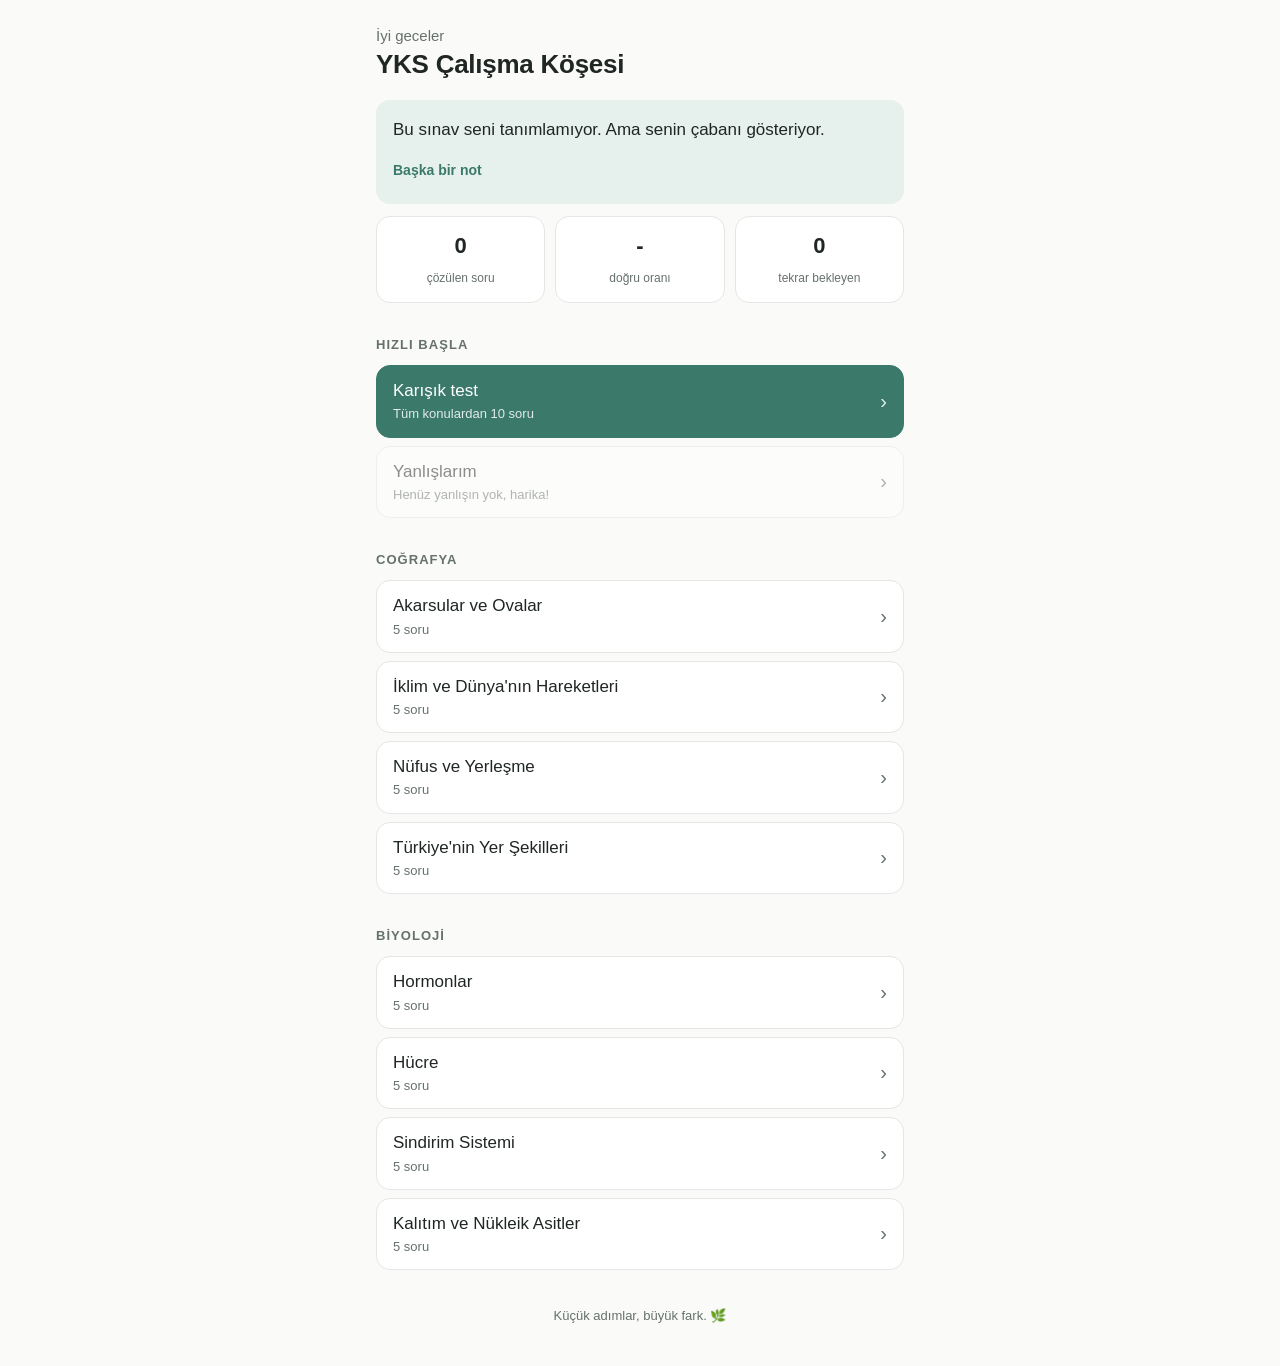
==== index.html @ 76be87e4 "İlk sürüm: YKS Çalışma Köşesi Co-Authored-By: Claude Opus 5.5 <noreply@anthropic.com>" ====
<!doctype html>
<html lang="tr">
<head>
  <meta charset="utf-8">
  <meta name="viewport" content="width=device-width, initial-scale=1, viewport-fit=cover">
  <title>YKS Çalışma Köşesi</title>
  <meta name="description" content="Coğrafya ve Biyoloji için kısa, okuyarak çözülen YKS soruları.">
  <meta name="theme-color" content="#3b7a6a">
  <link rel="manifest" href="manifest.json">
  <link rel="icon" href="icon-192.png">
  <link rel="apple-touch-icon" href="apple-touch-icon.png">
  <meta name="apple-mobile-web-app-capable" content="yes">
  <meta name="apple-mobile-web-app-title" content="YKS">
  <link rel="stylesheet" href="style.css">
</head>
<body>
  <main id="app" class="wrap" aria-live="polite"></main>

  <noscript><p class="wrap">Bu sayfanın çalışması için JavaScript'i açman gerekiyor.</p></noscript>

  <script src="config.js"></script>
  <script src="questions.js"></script>
  <script src="app.js"></script>
  <script>
    if ("serviceWorker" in navigator) {
      window.addEventListener("load", function () {
        navigator.serviceWorker.register("sw.js").catch(function () {});
      });
    }
  </script>
</body>
</html>
---- style.css ----
:root {
  --bg: #fafaf8;
  --surface: #ffffff;
  --text: #1f2623;
  --muted: #66716c;
  --line: #e4e7e3;
  --accent: #3b7a6a;
  --accent-soft: #e6f0ec;
  --good: #2f7d4f;
  --good-soft: #e5f3ea;
  --bad: #b5483c;
  --bad-soft: #fbeae7;
  --radius: 14px;
}

@media (prefers-color-scheme: dark) {
  :root {
    --bg: #141816;
    --surface: #1c221f;
    --text: #e8ece9;
    --muted: #96a29c;
    --line: #2b332f;
    --accent: #6fb5a1;
    --accent-soft: #1f2d28;
    --good: #6cc08c;
    --good-soft: #1b2b21;
    --bad: #e08a7e;
    --bad-soft: #2f1f1c;
  }
}

* { box-sizing: border-box; }

html { -webkit-text-size-adjust: 100%; }

body {
  margin: 0;
  background: var(--bg);
  color: var(--text);
  font-family: -apple-system, BlinkMacSystemFont, "Segoe UI", Roboto, "Helvetica Neue", Arial, sans-serif;
  font-size: 17px;
  line-height: 1.55;
  -webkit-tap-highlight-color: transparent;
}

.wrap {
  max-width: 560px;
  margin: 0 auto;
  padding: 24px 16px calc(40px + env(safe-area-inset-bottom));
}

h1 { font-size: 26px; line-height: 1.2; margin: 2px 0 0; font-weight: 700; letter-spacing: -0.01em; }
h2 { font-size: 13px; text-transform: uppercase; letter-spacing: 0.08em; color: var(--muted); margin: 32px 0 10px; font-weight: 600; }
p { margin: 0; }

.hello { color: var(--muted); font-size: 15px; }

/* kartlar */
.card {
  background: var(--surface);
  border: 1px solid var(--line);
  border-radius: var(--radius);
  padding: 16px;
}

.note {
  margin-top: 20px;
  background: var(--accent-soft);
  border-color: transparent;
}
.note p { font-size: 17px; }
.link-btn {
  margin-top: 10px;
  background: none;
  border: 0;
  padding: 6px 0;
  color: var(--accent);
  font: inherit;
  font-size: 14px;
  font-weight: 600;
  cursor: pointer;
}

/* istatistik */
.stats {
  display: grid;
  grid-template-columns: repeat(3, 1fr);
  gap: 10px;
  margin-top: 12px;
}
.stat { text-align: center; padding: 12px 6px; }
.stat b { display: block; font-size: 22px; }
.stat span { font-size: 12px; color: var(--muted); }

/* butonlar / liste */
.list { display: grid; gap: 8px; }

.row {
  display: flex;
  align-items: center;
  justify-content: space-between;
  gap: 12px;
  width: 100%;
  min-height: 56px;
  padding: 12px 16px;
  text-align: left;
  font: inherit;
  color: var(--text);
  background: var(--surface);
  border: 1px solid var(--line);
  border-radius: var(--radius);
  cursor: pointer;
}
.row:active { background: var(--accent-soft); }
.row small { display: block; color: var(--muted); font-size: 13px; }
.row .chev { color: var(--muted); font-size: 20px; flex: none; }
.row:disabled { opacity: 0.5; cursor: default; }

.row.primary {
  background: var(--accent);
  border-color: var(--accent);
  color: #fff;
}
.row.primary small, .row.primary .chev { color: rgba(255,255,255,0.85); }

@media (prefers-color-scheme: dark) {
  .row.primary { color: #0f1a16; }
  .row.primary small, .row.primary .chev { color: rgba(15,26,22,0.8); }
}

/* test ekranı */
.topbar {
  display: flex;
  align-items: center;
  justify-content: space-between;
  gap: 12px;
  margin-bottom: 10px;
}
.back {
  background: none;
  border: 0;
  padding: 10px 0;
  min-height: 44px;
  color: var(--muted);
  font: inherit;
  font-size: 15px;
  cursor: pointer;
}
.count { font-size: 14px; color: var(--muted); }

.bar { height: 6px; background: var(--line); border-radius: 99px; overflow: hidden; }
.bar i { display: block; height: 100%; background: var(--accent); border-radius: 99px; transition: width .25s; }

.q-title { font-size: 12px; color: var(--muted); margin: 22px 0 6px; text-transform: uppercase; letter-spacing: .08em; }
.q-text { font-size: 19px; line-height: 1.5; font-weight: 600; white-space: pre-line; margin-bottom: 18px; }

.opts { display: grid; gap: 10px; }

.opt {
  display: flex;
  align-items: flex-start;
  gap: 12px;
  width: 100%;
  min-height: 52px;
  padding: 12px 14px;
  text-align: left;
  font: inherit;
  color: var(--text);
  background: var(--surface);
  border: 1.5px solid var(--line);
  border-radius: var(--radius);
  cursor: pointer;
}
.opt .l {
  flex: none;
  width: 26px; height: 26px;
  display: grid; place-items: center;
  border-radius: 50%;
  background: var(--accent-soft);
  color: var(--accent);
  font-size: 13px;
  font-weight: 700;
  margin-top: 1px;
}
.opt:active:not(:disabled) { background: var(--accent-soft); }
.opt:disabled { cursor: default; }
.opt.ok { border-color: var(--good); background: var(--good-soft); }
.opt.ok .l { background: var(--good); color: #fff; }
.opt.no { border-color: var(--bad); background: var(--bad-soft); }
.opt.no .l { background: var(--bad); color: #fff; }
.opt.dim { opacity: 0.6; }

.feedback {
  margin-top: 16px;
  padding: 14px 16px;
  border-radius: var(--radius);
  border: 1px solid var(--line);
  background: var(--surface);
}
.feedback.good { border-color: var(--good); background: var(--good-soft); }
.feedback.bad  { border-color: var(--bad);  background: var(--bad-soft); }
.feedback strong { display: block; margin-bottom: 4px; }
.feedback .dn { font-size: 15.5px; }
.feedback .dn b { color: var(--muted); font-weight: 600; }

.next { margin-top: 16px; }

/* sonuç */
.score { text-align: center; padding: 28px 16px; margin-top: 12px; }
.score .big { font-size: 48px; font-weight: 800; line-height: 1.1; }
.score p { color: var(--muted); margin-top: 8px; }

.review { margin-top: 12px; display: grid; gap: 10px; }
.review .card { padding: 14px 16px; }
.review .qq { font-weight: 600; white-space: pre-line; font-size: 16px; }
.review .aa { color: var(--good); font-size: 15px; margin-top: 6px; }
.review .nn { color: var(--muted); font-size: 14.5px; margin-top: 6px; }

.foot { text-align: center; color: var(--muted); font-size: 13px; margin-top: 36px; }

button:focus-visible { outline: 3px solid var(--accent); outline-offset: 2px; }
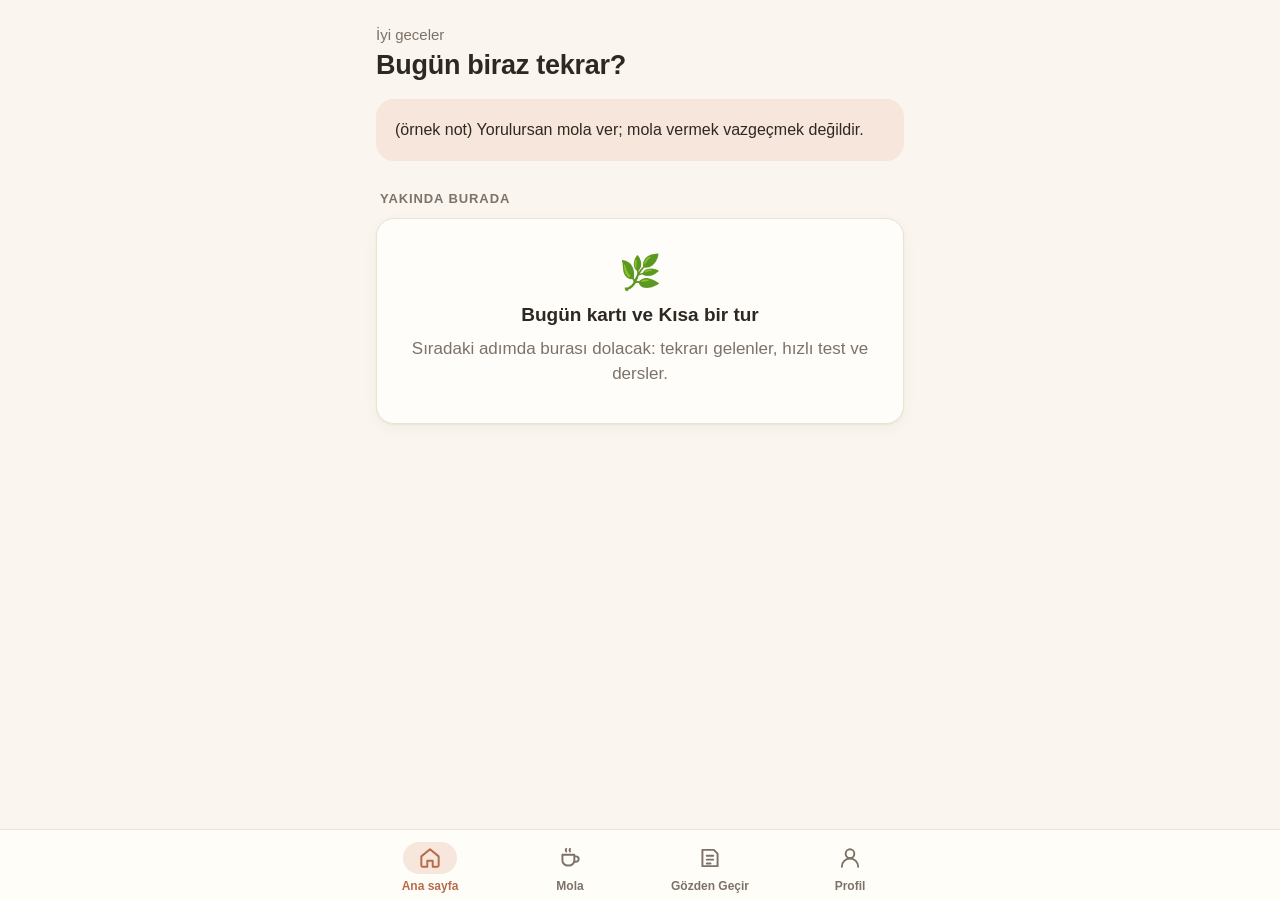
==== commit cefcab26: "1.0 adım 1: uygulama kabuğu, 4 sekmeli alt çubuk, krem tema, açık/koyu mod Co-Authored-By: Claude So" ====
--- a/index.html
+++ b/index.html
@@ -4,29 +4,46 @@
   <meta charset="utf-8">
   <meta name="viewport" content="width=device-width, initial-scale=1, viewport-fit=cover">
   <title>YKS Çalışma Köşesi</title>
-  <meta name="description" content="Coğrafya ve Biyoloji için kısa, okuyarak çözülen YKS soruları.">
-  <meta name="theme-color" content="#3b7a6a">
+  <meta name="description" content="Uzanırken, dinlenirken kısa ve rahat YKS tekrarı.">
+  <meta name="theme-color" content="#faf6ef" media="(prefers-color-scheme: light)">
+  <meta name="theme-color" content="#1c1916" media="(prefers-color-scheme: dark)">
   <link rel="manifest" href="manifest.json">
   <link rel="icon" href="icon-192.png">
   <link rel="apple-touch-icon" href="apple-touch-icon.png">
   <meta name="apple-mobile-web-app-capable" content="yes">
+  <meta name="apple-mobile-web-app-status-bar-style" content="default">
   <meta name="apple-mobile-web-app-title" content="YKS">
+  <script>
+    // Tema, sayfa çizilmeden önce uygulanır ki açılışta renk sıçraması olmasın.
+    try { var t = localStorage.getItem("yks-tema"); if (t === "acik" || t === "koyu") document.documentElement.dataset.tema = t; } catch (e) {}
+  </script>
   <link rel="stylesheet" href="style.css">
 </head>
 <body>
-  <main id="app" class="wrap" aria-live="polite"></main>
+  <main id="sayfa" class="sayfa" tabindex="-1"></main>
 
-  <noscript><p class="wrap">Bu sayfanın çalışması için JavaScript'i açman gerekiyor.</p></noscript>
+  <nav class="sekmeler" aria-label="Ana gezinme">
+    <a href="#/" data-sekme="ana">
+      <svg viewBox="0 0 24 24" aria-hidden="true"><path d="M4 10.5 12 4l8 6.5V19a1 1 0 0 1-1 1h-4.5v-5.5h-5V20H5a1 1 0 0 1-1-1z"/></svg>
+      <span>Ana sayfa</span>
+    </a>
+    <a href="#/mola" data-sekme="mola">
+      <svg viewBox="0 0 24 24" aria-hidden="true"><path d="M5 9h11v5a5 5 0 0 1-5 5h-1a5 5 0 0 1-5-5zM16 10.5h1.5a2.5 2.5 0 0 1 0 5H16M8.5 3.5c-.6.8-.6 1.7 0 2.5M12 3.5c-.6.8-.6 1.7 0 2.5"/></svg>
+      <span>Mola</span>
+    </a>
+    <a href="#/gozden-gecir" data-sekme="gozden-gecir">
+      <svg viewBox="0 0 24 24" aria-hidden="true"><path d="M5 4.5h10.5L19 8v11.5H5zM9 10h6M9 13.5h6M9 17h3.5"/></svg>
+      <span>Gözden Geçir</span>
+    </a>
+    <a href="#/profil" data-sekme="profil">
+      <svg viewBox="0 0 24 24" aria-hidden="true"><path d="M12 12a4 4 0 1 0 0-8 4 4 0 0 0 0 8zM4.5 20a7.5 7.5 0 0 1 15 0"/></svg>
+      <span>Profil</span>
+    </a>
+  </nav>
+
+  <noscript><p class="sayfa">Bu sayfanın çalışması için JavaScript'i açman gerekiyor.</p></noscript>
 
   <script src="config.js"></script>
-  <script src="questions.js"></script>
   <script src="app.js"></script>
-  <script>
-    if ("serviceWorker" in navigator) {
-      window.addEventListener("load", function () {
-        navigator.serviceWorker.register("sw.js").catch(function () {});
-      });
-    }
-  </script>
 </body>
 </html>
--- a/style.css
+++ b/style.css
@@ -1,221 +1,176 @@
+/* ===== Renkler: sade, sıcak krem tonlar ===== */
 :root {
-  --bg: #fafaf8;
-  --surface: #ffffff;
-  --text: #1f2623;
-  --muted: #66716c;
-  --line: #e4e7e3;
-  --accent: #3b7a6a;
-  --accent-soft: #e6f0ec;
-  --good: #2f7d4f;
-  --good-soft: #e5f3ea;
-  --bad: #b5483c;
-  --bad-soft: #fbeae7;
-  --radius: 14px;
+  --zemin: #faf6ef;
+  --yuzey: #fffdf9;
+  --yuzey-2: #f3ece1;
+  --yazi: #2e2823;
+  --soluk: #7d7268;
+  --cizgi: #ebe2d5;
+  --vurgu: #b86b4b;          /* toprak/kil tonu */
+  --vurgu-acik: #f6e6dc;
+  --vurgu-yazi: #ffffff;
+  --iyi: #5b8a5f;            /* yumuşak yeşil */
+  --iyi-acik: #e6efe2;
+  --tekrar: #b98a3e;         /* "tekrar" için sıcak bal rengi, kırmızı değil */
+  --tekrar-acik: #f7edda;
+  --pembe: #e0679a;          /* aşk notları; koyu modda da pembe kalır */
+  --pembe-acik: #fde7f0;
+  --golge: 0 1px 2px rgba(80, 55, 30, .06), 0 4px 14px rgba(80, 55, 30, .05);
+  --kose: 18px;
+  --sekme-y: 64px;
+  color-scheme: light;
 }
 
 @media (prefers-color-scheme: dark) {
-  :root {
-    --bg: #141816;
-    --surface: #1c221f;
-    --text: #e8ece9;
-    --muted: #96a29c;
-    --line: #2b332f;
-    --accent: #6fb5a1;
-    --accent-soft: #1f2d28;
-    --good: #6cc08c;
-    --good-soft: #1b2b21;
-    --bad: #e08a7e;
-    --bad-soft: #2f1f1c;
+  :root:not([data-tema="acik"]) {
+    --zemin: #1c1916;
+    --yuzey: #26221e;
+    --yuzey-2: #2f2a25;
+    --yazi: #f1eae0;
+    --soluk: #aa9e92;
+    --cizgi: #3a342e;
+    --vurgu: #e09a7a;
+    --vurgu-acik: #3a2a22;
+    --vurgu-yazi: #1c1916;
+    --iyi: #94c196;
+    --iyi-acik: #24301f;
+    --tekrar: #e0bb78;
+    --tekrar-acik: #352c1c;
+    --pembe-acik: #3b2230;
+    --golge: none;
+    color-scheme: dark;
   }
 }
+:root[data-tema="koyu"] {
+  --zemin: #1c1916;
+  --yuzey: #26221e;
+  --yuzey-2: #2f2a25;
+  --yazi: #f1eae0;
+  --soluk: #aa9e92;
+  --cizgi: #3a342e;
+  --vurgu: #e09a7a;
+  --vurgu-acik: #3a2a22;
+  --vurgu-yazi: #1c1916;
+  --iyi: #94c196;
+  --iyi-acik: #24301f;
+  --tekrar: #e0bb78;
+  --tekrar-acik: #352c1c;
+  --pembe-acik: #3b2230;
+  --golge: none;
+  color-scheme: dark;
+}
 
+/* ===== Temel ===== */
 * { box-sizing: border-box; }
-
-html { -webkit-text-size-adjust: 100%; }
-
+html { -webkit-text-size-adjust: 100%; background: var(--zemin); }
 body {
   margin: 0;
-  background: var(--bg);
-  color: var(--text);
+  min-height: 100vh;
+  background: var(--zemin);
+  color: var(--yazi);
   font-family: -apple-system, BlinkMacSystemFont, "Segoe UI", Roboto, "Helvetica Neue", Arial, sans-serif;
   font-size: 17px;
-  line-height: 1.55;
+  line-height: 1.5;
   -webkit-tap-highlight-color: transparent;
 }
+h1, h2, h3, p { margin: 0; }
+button { font: inherit; color: inherit; }
+a { color: inherit; }
 
-.wrap {
+.sayfa {
   max-width: 560px;
   margin: 0 auto;
-  padding: 24px 16px calc(40px + env(safe-area-inset-bottom));
+  padding: calc(20px + env(safe-area-inset-top)) 16px calc(var(--sekme-y) + 28px + env(safe-area-inset-bottom));
+  outline: none;
+  animation: belir .18s ease-out;
+}
+@keyframes belir { from { opacity: 0; transform: translateY(4px); } to { opacity: 1; transform: none; } }
+
+/* ===== Başlıklar ===== */
+.ust { margin: 4px 0 18px; }
+.ust .selam { color: var(--soluk); font-size: 15px; }
+.ust h1 { font-size: 27px; line-height: 1.2; font-weight: 700; letter-spacing: -.01em; margin-top: 2px; }
+.bolum-baslik {
+  font-size: 13px; font-weight: 600; letter-spacing: .07em; text-transform: uppercase;
+  color: var(--soluk); margin: 28px 4px 10px;
 }
 
-h1 { font-size: 26px; line-height: 1.2; margin: 2px 0 0; font-weight: 700; letter-spacing: -0.01em; }
-h2 { font-size: 13px; text-transform: uppercase; letter-spacing: 0.08em; color: var(--muted); margin: 32px 0 10px; font-weight: 600; }
-p { margin: 0; }
+/* ===== Kartlar ===== */
+.kart {
+  background: var(--yuzey);
+  border: 1px solid var(--cizgi);
+  border-radius: var(--kose);
+  padding: 18px;
+  box-shadow: var(--golge);
+}
+.kart + .kart { margin-top: 12px; }
+.kart h2 { font-size: 19px; font-weight: 650; }
+.kart .alt { color: var(--soluk); font-size: 15px; margin-top: 4px; }
 
-.hello { color: var(--muted); font-size: 15px; }
+.not-kart {
+  background: var(--vurgu-acik);
+  border-color: transparent;
+  box-shadow: none;
+  font-size: 16px;
+}
+.not-kart .imza { display: block; margin-top: 8px; font-size: 14px; color: var(--soluk); }
 
-/* kartlar */
-.card {
-  background: var(--surface);
-  border: 1px solid var(--line);
-  border-radius: var(--radius);
-  padding: 16px;
+.yakinda {
+  text-align: center;
+  padding: 36px 20px;
+  color: var(--soluk);
 }
+.yakinda .ikon { font-size: 34px; line-height: 1; margin-bottom: 12px; }
+.yakinda h2 { color: var(--yazi); margin-bottom: 6px; }
 
-.note {
-  margin-top: 20px;
-  background: var(--accent-soft);
-  border-color: transparent;
+/* ===== Düğmeler ===== */
+.dugme {
+  display: flex; align-items: center; justify-content: center; gap: 8px;
+  width: 100%; min-height: 54px; padding: 14px 18px;
+  border: 0; border-radius: 16px;
+  background: var(--vurgu); color: var(--vurgu-yazi);
+  font-weight: 650; font-size: 17px; text-decoration: none;
+  cursor: pointer; transition: transform .08s ease, opacity .15s;
 }
-.note p { font-size: 17px; }
-.link-btn {
-  margin-top: 10px;
-  background: none;
-  border: 0;
-  padding: 6px 0;
-  color: var(--accent);
-  font: inherit;
-  font-size: 14px;
-  font-weight: 600;
-  cursor: pointer;
+.dugme:active { transform: scale(.98); }
+.dugme.ikincil { background: var(--yuzey-2); color: var(--yazi); }
+.dugme + .dugme { margin-top: 10px; }
+
+/* Seçmeli grup (ör. tema) */
+.secim { display: flex; gap: 6px; padding: 4px; background: var(--yuzey-2); border-radius: 14px; }
+.secim button {
+  flex: 1; min-height: 44px; border: 0; border-radius: 11px;
+  background: transparent; color: var(--soluk); font-size: 15px; font-weight: 600; cursor: pointer;
 }
+.secim button[aria-pressed="true"] { background: var(--yuzey); color: var(--yazi); box-shadow: var(--golge); }
 
-/* istatistik */
-.stats {
-  display: grid;
-  grid-template-columns: repeat(3, 1fr);
-  gap: 10px;
-  margin-top: 12px;
+.satir { display: flex; align-items: center; justify-content: space-between; gap: 12px; }
+.satir + .satir { margin-top: 14px; }
+.kucuk { font-size: 14px; color: var(--soluk); }
+.surum { text-align: center; margin-top: 28px; font-size: 13px; color: var(--soluk); }
+
+/* ===== Alt sekme çubuğu ===== */
+.sekmeler {
+  position: fixed; left: 0; right: 0; bottom: 0; z-index: 10;
+  display: flex; justify-content: center;
+  padding: 6px 8px env(safe-area-inset-bottom);
+  background: color-mix(in srgb, var(--yuzey) 92%, transparent);
+  -webkit-backdrop-filter: blur(14px); backdrop-filter: blur(14px);
+  border-top: 1px solid var(--cizgi);
 }
-.stat { text-align: center; padding: 12px 6px; }
-.stat b { display: block; font-size: 22px; }
-.stat span { font-size: 12px; color: var(--muted); }
+.sekmeler a {
+  flex: 1; max-width: 140px; height: var(--sekme-y);
+  display: flex; flex-direction: column; align-items: center; justify-content: center; gap: 3px;
+  text-decoration: none; color: var(--soluk); font-size: 12px; font-weight: 600;
+}
+.sekmeler svg {
+  width: 26px; height: 26px; padding: 3px 14px; box-sizing: content-box;
+  fill: none; stroke: currentColor; stroke-width: 1.8; stroke-linecap: round; stroke-linejoin: round;
+  border-radius: 999px; transition: background .15s;
+}
+.sekmeler a[aria-current="page"] { color: var(--vurgu); }
+.sekmeler a[aria-current="page"] svg { background: var(--vurgu-acik); }
 
-/* butonlar / liste */
-.list { display: grid; gap: 8px; }
-
-.row {
-  display: flex;
-  align-items: center;
-  justify-content: space-between;
-  gap: 12px;
-  width: 100%;
-  min-height: 56px;
-  padding: 12px 16px;
-  text-align: left;
-  font: inherit;
-  color: var(--text);
-  background: var(--surface);
-  border: 1px solid var(--line);
-  border-radius: var(--radius);
-  cursor: pointer;
+@media (prefers-reduced-motion: reduce) {
+  * { animation: none !important; transition: none !important; }
 }
-.row:active { background: var(--accent-soft); }
-.row small { display: block; color: var(--muted); font-size: 13px; }
-.row .chev { color: var(--muted); font-size: 20px; flex: none; }
-.row:disabled { opacity: 0.5; cursor: default; }
-
-.row.primary {
-  background: var(--accent);
-  border-color: var(--accent);
-  color: #fff;
-}
-.row.primary small, .row.primary .chev { color: rgba(255,255,255,0.85); }
-
-@media (prefers-color-scheme: dark) {
-  .row.primary { color: #0f1a16; }
-  .row.primary small, .row.primary .chev { color: rgba(15,26,22,0.8); }
-}
-
-/* test ekranı */
-.topbar {
-  display: flex;
-  align-items: center;
-  justify-content: space-between;
-  gap: 12px;
-  margin-bottom: 10px;
-}
-.back {
-  background: none;
-  border: 0;
-  padding: 10px 0;
-  min-height: 44px;
-  color: var(--muted);
-  font: inherit;
-  font-size: 15px;
-  cursor: pointer;
-}
-.count { font-size: 14px; color: var(--muted); }
-
-.bar { height: 6px; background: var(--line); border-radius: 99px; overflow: hidden; }
-.bar i { display: block; height: 100%; background: var(--accent); border-radius: 99px; transition: width .25s; }
-
-.q-title { font-size: 12px; color: var(--muted); margin: 22px 0 6px; text-transform: uppercase; letter-spacing: .08em; }
-.q-text { font-size: 19px; line-height: 1.5; font-weight: 600; white-space: pre-line; margin-bottom: 18px; }
-
-.opts { display: grid; gap: 10px; }
-
-.opt {
-  display: flex;
-  align-items: flex-start;
-  gap: 12px;
-  width: 100%;
-  min-height: 52px;
-  padding: 12px 14px;
-  text-align: left;
-  font: inherit;
-  color: var(--text);
-  background: var(--surface);
-  border: 1.5px solid var(--line);
-  border-radius: var(--radius);
-  cursor: pointer;
-}
-.opt .l {
-  flex: none;
-  width: 26px; height: 26px;
-  display: grid; place-items: center;
-  border-radius: 50%;
-  background: var(--accent-soft);
-  color: var(--accent);
-  font-size: 13px;
-  font-weight: 700;
-  margin-top: 1px;
-}
-.opt:active:not(:disabled) { background: var(--accent-soft); }
-.opt:disabled { cursor: default; }
-.opt.ok { border-color: var(--good); background: var(--good-soft); }
-.opt.ok .l { background: var(--good); color: #fff; }
-.opt.no { border-color: var(--bad); background: var(--bad-soft); }
-.opt.no .l { background: var(--bad); color: #fff; }
-.opt.dim { opacity: 0.6; }
-
-.feedback {
-  margin-top: 16px;
-  padding: 14px 16px;
-  border-radius: var(--radius);
-  border: 1px solid var(--line);
-  background: var(--surface);
-}
-.feedback.good { border-color: var(--good); background: var(--good-soft); }
-.feedback.bad  { border-color: var(--bad);  background: var(--bad-soft); }
-.feedback strong { display: block; margin-bottom: 4px; }
-.feedback .dn { font-size: 15.5px; }
-.feedback .dn b { color: var(--muted); font-weight: 600; }
-
-.next { margin-top: 16px; }
-
-/* sonuç */
-.score { text-align: center; padding: 28px 16px; margin-top: 12px; }
-.score .big { font-size: 48px; font-weight: 800; line-height: 1.1; }
-.score p { color: var(--muted); margin-top: 8px; }
-
-.review { margin-top: 12px; display: grid; gap: 10px; }
-.review .card { padding: 14px 16px; }
-.review .qq { font-weight: 600; white-space: pre-line; font-size: 16px; }
-.review .aa { color: var(--good); font-size: 15px; margin-top: 6px; }
-.review .nn { color: var(--muted); font-size: 14.5px; margin-top: 6px; }
-
-.foot { text-align: center; color: var(--muted); font-size: 13px; margin-top: 36px; }
-
-button:focus-visible { outline: 3px solid var(--accent); outline-offset: 2px; }
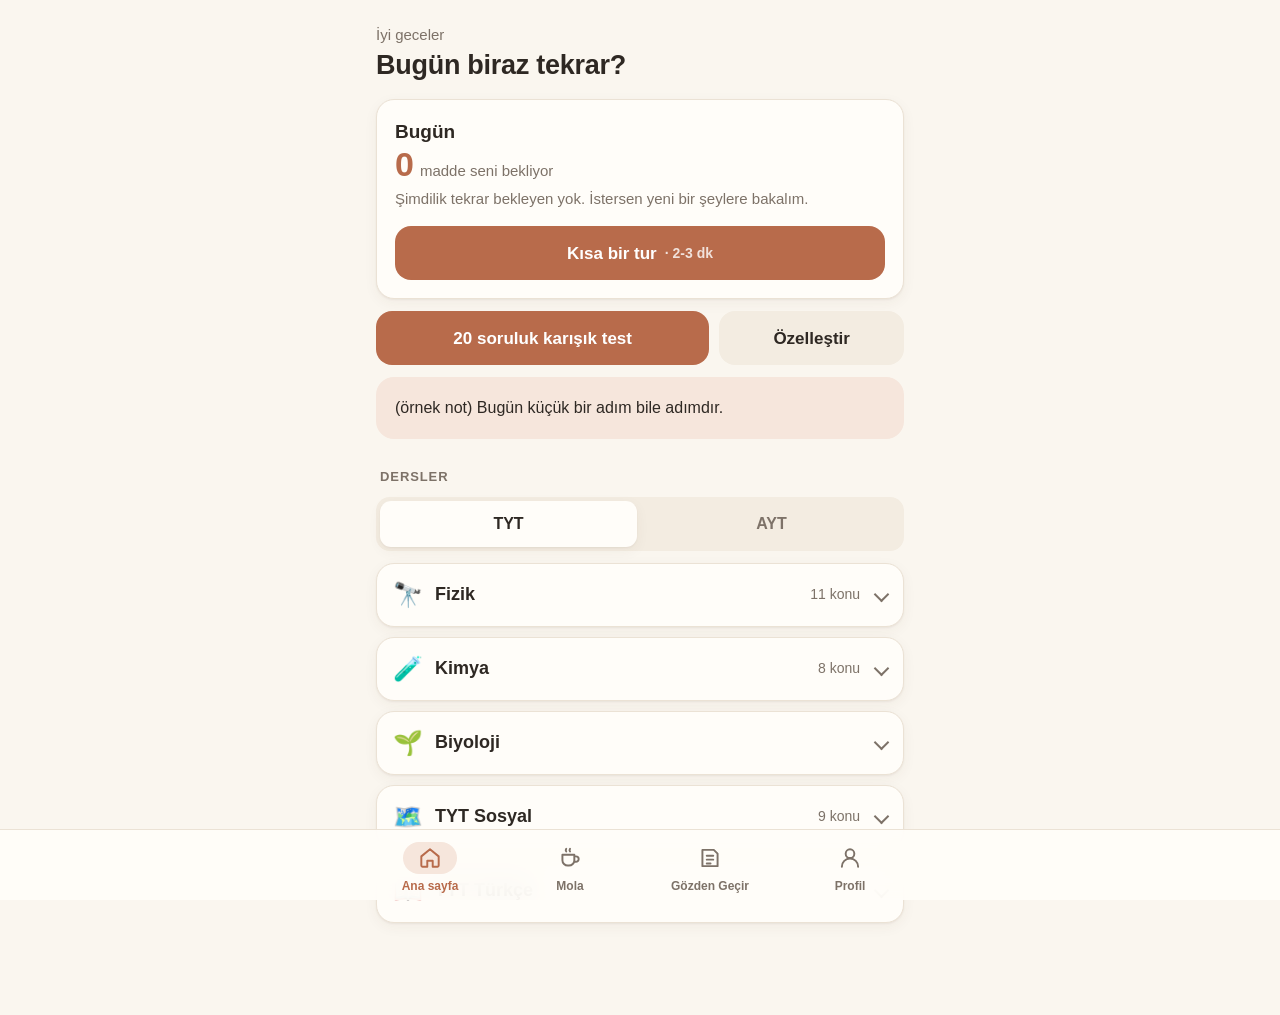
==== commit bdbad373: "1.0 adım 2: ana sayfa (Bugün kartı, hızlı test düğmeleri, TYT/AYT → ders → konu) Co-Authored-By: Cla" ====
--- a/index.html
+++ b/index.html
@@ -44,6 +44,7 @@
   <noscript><p class="sayfa">Bu sayfanın çalışması için JavaScript'i açman gerekiyor.</p></noscript>
 
   <script src="config.js"></script>
+  <script src="data/index.js"></script>
   <script src="app.js"></script>
 </body>
 </html>
--- a/style.css
+++ b/style.css
@@ -171,6 +171,58 @@
 .sekmeler a[aria-current="page"] { color: var(--vurgu); }
 .sekmeler a[aria-current="page"] svg { background: var(--vurgu-acik); }
 
+/* ===== Ana sayfa ===== */
+.bugun .sayi { font-size: 34px; font-weight: 700; line-height: 1.1; color: var(--vurgu); }
+.bugun .sayi small { font-size: 15px; font-weight: 500; color: var(--soluk); margin-left: 6px; }
+.bugun .dugme { margin-top: 16px; }
+.hizli { display: flex; gap: 10px; margin-top: 12px; }
+.hizli .dugme { margin: 0; }
+.hizli .dugme:first-child { flex: 2; }
+.hizli .dugme:last-child { flex: 1; }
+
+.sinav-sekme { display: flex; gap: 6px; padding: 4px; background: var(--yuzey-2); border-radius: 14px; margin-bottom: 12px; }
+.sinav-sekme button {
+  flex: 1; min-height: 46px; border: 0; border-radius: 11px; background: transparent;
+  color: var(--soluk); font-size: 16px; font-weight: 700; cursor: pointer;
+}
+.sinav-sekme button[aria-selected="true"] { background: var(--yuzey); color: var(--yazi); box-shadow: var(--golge); }
+
+.ders { background: var(--yuzey); border: 1px solid var(--cizgi); border-radius: var(--kose); box-shadow: var(--golge); }
+.ders + .ders { margin-top: 10px; }
+.ders summary {
+  list-style: none; display: flex; align-items: center; gap: 12px;
+  min-height: 62px; padding: 12px 16px; cursor: pointer; font-weight: 650; font-size: 18px;
+}
+.ders summary::-webkit-details-marker { display: none; }
+.ders summary .ikon { font-size: 24px; }
+.ders summary .say { margin-left: auto; font-size: 14px; font-weight: 500; color: var(--soluk); }
+.ders summary::after {
+  content: ""; width: 9px; height: 9px; margin-left: 4px;
+  border-right: 2px solid var(--soluk); border-bottom: 2px solid var(--soluk);
+  transform: rotate(45deg); transition: transform .15s;
+}
+.ders[open] summary::after { transform: rotate(-135deg); }
+.konular { padding: 0 8px 8px; }
+.konu {
+  display: block; padding: 12px 10px; border-radius: 12px; text-decoration: none;
+  min-height: 56px;
+}
+.konu:active { background: var(--vurgu-acik); }
+.konu .ad { font-size: 16.5px; font-weight: 550; }
+.konu .hazirlaniyor { font-size: 12.5px; font-weight: 600; color: var(--soluk); background: var(--yuzey-2); padding: 2px 9px; border-radius: 99px; margin-left: 8px; white-space: nowrap; }
+.konu .ust-satir { display: flex; align-items: center; justify-content: space-between; }
+.cubuk { height: 6px; background: var(--yuzey-2); border-radius: 99px; margin-top: 8px; overflow: hidden; }
+.cubuk i { display: block; height: 100%; background: var(--iyi); border-radius: 99px; }
+.geri { display: inline-block; margin-bottom: 10px; color: var(--vurgu); font-weight: 600; text-decoration: none; padding: 8px 0; }
+
+/* küçük, yumuşak bilgi mesajı */
+.mesaj {
+  position: fixed; left: 50%; bottom: calc(var(--sekme-y) + 24px + env(safe-area-inset-bottom)); z-index: 20;
+  transform: translateX(-50%); max-width: calc(100% - 32px);
+  background: var(--yazi); color: var(--zemin); padding: 12px 18px; border-radius: 14px;
+  font-size: 15px; text-align: center; animation: belir .2s ease-out;
+}
+
 @media (prefers-reduced-motion: reduce) {
   * { animation: none !important; transition: none !important; }
 }
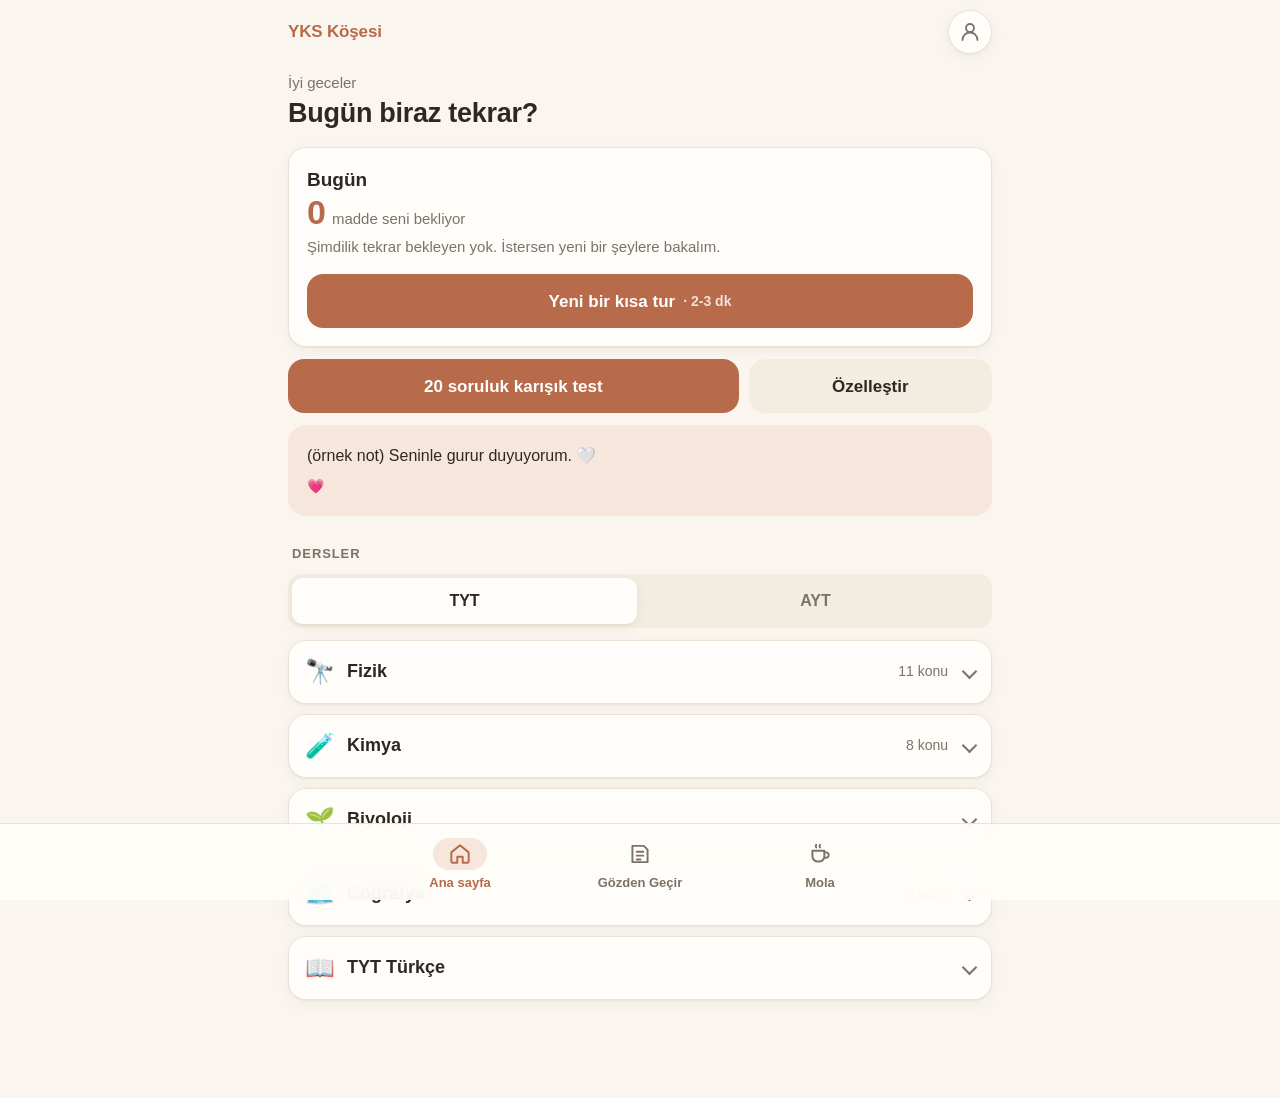
==== commit 195419d2: "1.0: Sinir Sistemi paketi (102 madde, 69 soru, 6 test), kart akışlı Özet, kaydırma, 3 sekmeli gezinm" ====
--- a/index.html
+++ b/index.html
@@ -20,6 +20,13 @@
   <link rel="stylesheet" href="style.css">
 </head>
 <body>
+  <header class="ustbar">
+    <a class="marka" href="#/" aria-label="Ana sayfa">YKS Köşesi</a>
+    <a class="profil-yuvarlak" href="#/profil" data-sekme="profil" aria-label="Profil ve ayarlar">
+      <svg viewBox="0 0 24 24" aria-hidden="true"><path d="M12 12a4 4 0 1 0 0-8 4 4 0 0 0 0 8zM4.5 20a7.5 7.5 0 0 1 15 0"/></svg>
+    </a>
+  </header>
+
   <main id="sayfa" class="sayfa" tabindex="-1"></main>
 
   <nav class="sekmeler" aria-label="Ana gezinme">
@@ -27,17 +34,13 @@
       <svg viewBox="0 0 24 24" aria-hidden="true"><path d="M4 10.5 12 4l8 6.5V19a1 1 0 0 1-1 1h-4.5v-5.5h-5V20H5a1 1 0 0 1-1-1z"/></svg>
       <span>Ana sayfa</span>
     </a>
-    <a href="#/mola" data-sekme="mola">
-      <svg viewBox="0 0 24 24" aria-hidden="true"><path d="M5 9h11v5a5 5 0 0 1-5 5h-1a5 5 0 0 1-5-5zM16 10.5h1.5a2.5 2.5 0 0 1 0 5H16M8.5 3.5c-.6.8-.6 1.7 0 2.5M12 3.5c-.6.8-.6 1.7 0 2.5"/></svg>
-      <span>Mola</span>
-    </a>
     <a href="#/gozden-gecir" data-sekme="gozden-gecir">
       <svg viewBox="0 0 24 24" aria-hidden="true"><path d="M5 4.5h10.5L19 8v11.5H5zM9 10h6M9 13.5h6M9 17h3.5"/></svg>
       <span>Gözden Geçir</span>
     </a>
-    <a href="#/profil" data-sekme="profil">
-      <svg viewBox="0 0 24 24" aria-hidden="true"><path d="M12 12a4 4 0 1 0 0-8 4 4 0 0 0 0 8zM4.5 20a7.5 7.5 0 0 1 15 0"/></svg>
-      <span>Profil</span>
+    <a href="#/mola" data-sekme="mola">
+      <svg viewBox="0 0 24 24" aria-hidden="true"><path d="M5 9h11v5a5 5 0 0 1-5 5h-1a5 5 0 0 1-5-5zM16 10.5h1.5a2.5 2.5 0 0 1 0 5H16M8.5 3.5c-.6.8-.6 1.7 0 2.5M12 3.5c-.6.8-.6 1.7 0 2.5"/></svg>
+      <span>Mola</span>
     </a>
   </nav>
 
--- a/style.css
+++ b/style.css
@@ -11,8 +11,8 @@
   --vurgu-yazi: #ffffff;
   --iyi: #5b8a5f;            /* yumuşak yeşil */
   --iyi-acik: #e6efe2;
-  --tekrar: #b98a3e;         /* "tekrar" için sıcak bal rengi, kırmızı değil */
-  --tekrar-acik: #f7edda;
+  --tekrar: #d9707a;         /* "tekrar" için yumuşak, açık tonlu kırmızı */
+  --tekrar-acik: #fbe6e7;
   --pembe: #e0679a;          /* aşk notları; koyu modda da pembe kalır */
   --pembe-acik: #fde7f0;
   --golge: 0 1px 2px rgba(80, 55, 30, .06), 0 4px 14px rgba(80, 55, 30, .05);
@@ -34,8 +34,8 @@
     --vurgu-yazi: #1c1916;
     --iyi: #94c196;
     --iyi-acik: #24301f;
-    --tekrar: #e0bb78;
-    --tekrar-acik: #352c1c;
+    --tekrar: #e8929a;
+    --tekrar-acik: #3a2427;
     --pembe-acik: #3b2230;
     --golge: none;
     color-scheme: dark;
@@ -53,8 +53,8 @@
   --vurgu-yazi: #1c1916;
   --iyi: #94c196;
   --iyi-acik: #24301f;
-  --tekrar: #e0bb78;
-  --tekrar-acik: #352c1c;
+  --tekrar: #e8929a;
+  --tekrar-acik: #3a2427;
   --pembe-acik: #3b2230;
   --golge: none;
   color-scheme: dark;
@@ -80,11 +80,28 @@
 .sayfa {
   max-width: 560px;
   margin: 0 auto;
-  padding: calc(20px + env(safe-area-inset-top)) 16px calc(var(--sekme-y) + 28px + env(safe-area-inset-bottom));
+  padding: 8px 16px calc(var(--sekme-y) + 28px + env(safe-area-inset-bottom));
   outline: none;
   animation: belir .18s ease-out;
 }
 @keyframes belir { from { opacity: 0; transform: translateY(4px); } to { opacity: 1; transform: none; } }
+
+/* ===== Üst çubuk: marka solda, profil yuvarlağı sağda ===== */
+.ustbar {
+  position: sticky; top: 0; z-index: 9; max-width: 560px; margin: 0 auto;
+  display: flex; align-items: center; justify-content: space-between;
+  padding: calc(10px + env(safe-area-inset-top)) 16px 6px;
+  background: color-mix(in srgb, var(--zemin) 90%, transparent);
+  -webkit-backdrop-filter: blur(10px); backdrop-filter: blur(10px);
+}
+.marka { text-decoration: none; font-weight: 700; font-size: 17px; letter-spacing: -.01em; color: var(--vurgu); }
+.profil-yuvarlak {
+  width: 44px; height: 44px; display: flex; align-items: center; justify-content: center;
+  border-radius: 50%; background: var(--yuzey); border: 1.5px solid var(--cizgi); box-shadow: var(--golge); color: var(--soluk);
+}
+.profil-yuvarlak svg { width: 24px; height: 24px; fill: none; stroke: currentColor; stroke-width: 1.8; stroke-linecap: round; stroke-linejoin: round; }
+.profil-yuvarlak[aria-current="page"] { background: var(--vurgu-acik); border-color: var(--vurgu); color: var(--vurgu); }
+body.testte .ustbar { display: none; }
 
 /* ===== Başlıklar ===== */
 .ust { margin: 4px 0 18px; }
@@ -159,7 +176,7 @@
   border-top: 1px solid var(--cizgi);
 }
 .sekmeler a {
-  flex: 1; max-width: 140px; height: var(--sekme-y);
+  flex: 1; max-width: 180px; height: var(--sekme-y);
   display: flex; flex-direction: column; align-items: center; justify-content: center; gap: 3px;
   text-decoration: none; color: var(--soluk); font-size: 12px; font-weight: 600;
 }
@@ -209,11 +226,126 @@
 }
 .konu:active { background: var(--vurgu-acik); }
 .konu .ad { font-size: 16.5px; font-weight: 550; }
+.konu .rozet { margin-left: 6px; font-size: 15px; }
 .konu .hazirlaniyor { font-size: 12.5px; font-weight: 600; color: var(--soluk); background: var(--yuzey-2); padding: 2px 9px; border-radius: 99px; margin-left: 8px; white-space: nowrap; }
 .konu .ust-satir { display: flex; align-items: center; justify-content: space-between; }
 .cubuk { height: 6px; background: var(--yuzey-2); border-radius: 99px; margin-top: 8px; overflow: hidden; }
 .cubuk i { display: block; height: 100%; background: var(--iyi); border-radius: 99px; }
 .geri { display: inline-block; margin-bottom: 10px; color: var(--vurgu); font-weight: 600; text-decoration: none; padding: 8px 0; }
+
+/* konu sayfası */
+.sekme-cubuk { display: flex; gap: 6px; padding: 4px; background: var(--yuzey-2); border-radius: 14px; margin-bottom: 14px; }
+.sekme-cubuk a {
+  flex: 1; min-height: 46px; display: flex; align-items: center; justify-content: center;
+  border-radius: 11px; color: var(--soluk); font-size: 16px; font-weight: 700; text-decoration: none;
+}
+.sekme-cubuk a[aria-selected="true"] { background: var(--yuzey); color: var(--yazi); box-shadow: var(--golge); }
+.ozet h2 { font-size: 17px; margin-bottom: 8px; color: var(--vurgu); }
+.ozet ul { margin: 0; padding-left: 20px; }
+.ozet li + li { margin-top: 8px; }
+
+/* güncelleme bildirimi ve yenilikler */
+.guncelleme {
+  position: fixed; left: 12px; right: 12px; bottom: calc(var(--sekme-y) + 16px + env(safe-area-inset-bottom)); z-index: 25;
+  max-width: 536px; margin: 0 auto; display: flex; align-items: center; gap: 8px;
+  padding: 8px 8px 8px 18px; border-radius: 18px;
+  background: var(--yazi); color: var(--zemin); font-weight: 600; animation: belir .2s ease-out;
+}
+body.testte .guncelleme { bottom: calc(16px + env(safe-area-inset-bottom)); }
+.guncelleme span { flex: 1; }
+.guncelleme .yenile { min-height: 44px; padding: 0 18px; border: 0; border-radius: 13px; background: var(--vurgu); color: var(--vurgu-yazi); font-weight: 700; cursor: pointer; }
+.guncelleme .sonra { width: 40px; height: 44px; border: 0; background: none; color: inherit; opacity: .7; cursor: pointer; }
+.yenilik-liste { margin: 0 0 16px; padding-left: 20px; }
+.yenilik-liste li + li { margin-top: 8px; }
+
+/* konu testleri listesi */
+.test-liste { display: grid; gap: 10px; }
+.test-satir {
+  display: flex; align-items: center; gap: 14px; width: 100%; min-height: 68px; padding: 12px 16px;
+  text-align: left; background: var(--yuzey); border: 1px solid var(--cizgi); border-radius: var(--kose);
+  box-shadow: var(--golge); cursor: pointer;
+}
+.test-satir { text-decoration: none; color: inherit; }
+.test-satir:active { background: var(--vurgu-acik); }
+.test-satir .no {
+  flex: none; width: 38px; height: 38px; display: flex; align-items: center; justify-content: center;
+  border-radius: 50%; background: var(--vurgu-acik); color: var(--vurgu); font-weight: 700;
+}
+.test-satir .bilgi { flex: 1; display: grid; }
+.test-satir b { font-size: 17px; font-weight: 650; }
+.test-satir small { color: var(--soluk); font-size: 14px; }
+.test-satir .tik { flex: none; color: var(--iyi); font-weight: 700; font-size: 20px; }
+
+/* Özet kart akışı */
+a.link-dugme { display: block; text-align: center; text-decoration: none; }
+.kart-kap { min-height: calc(100dvh - 176px); display: flex; flex-direction: column; }
+.kart-ust { display: flex; align-items: baseline; justify-content: space-between; gap: 12px; margin-bottom: 8px; }
+.kart-ust .geri { margin: 0; }
+.kart-kap > .cubuk { margin: 0 0 14px; }
+.bilgi-kart {
+  background: var(--yuzey); border: 1px solid var(--cizgi); border-radius: 22px;
+  padding: 26px 22px; box-shadow: var(--golge); margin-bottom: 14px;
+}
+.bilgi-kart .bilgi { font-size: 21px; line-height: 1.55; font-weight: 550; }
+.not { display: grid; gap: 4px; margin-top: 18px; padding: 12px 14px; border-radius: 14px; font-size: 16px; line-height: 1.45; }
+.not b { font-size: 14px; color: var(--soluk); }
+.not.ipucu { background: var(--vurgu-acik); }
+.not.karisma { background: var(--yuzey-2); }
+.kart-dugmeler { margin-top: auto; display: flex; gap: 10px; padding-top: 8px; }
+.kart-dugmeler .dugme { margin: 0; flex: 1; }
+.kart-kap > .link-dugme { margin-top: 4px; }
+.sema { margin-top: 10px; }
+.sema svg { width: 100%; height: auto; display: block; }
+
+/* Özet ve Test birbirinden ayrışsın: Özet yeşil (kart), Test toprak (soru), Tekrar bal */
+.sekme-cubuk a[data-tur="kart"][aria-selected="true"] { color: var(--iyi); }
+.sekme-cubuk a[data-tur="test"][aria-selected="true"] { color: var(--vurgu); }
+.sekme-cubuk a[data-tur="tekrar"][aria-selected="true"] { color: var(--tekrar); }
+.sekme-tanim { margin: -4px 4px 14px; font-size: 15px; font-weight: 600; }
+.sekme-tanim[data-tur="kart"] { color: var(--iyi); }
+.sekme-tanim[data-tur="test"] { color: var(--vurgu); }
+.sekme-tanim[data-tur="tekrar"] { color: var(--tekrar); }
+.ozet-satir .no.kartno { background: var(--iyi-acik); color: var(--iyi); font-size: 18px; }
+.ozet-satir { border-left: 4px solid var(--iyi); }
+
+/* kaydırılabilir kart */
+.bilgi-kart.kaydir {
+  position: relative; touch-action: pan-y; user-select: none; -webkit-user-select: none; cursor: grab;
+  transition: transform .18s ease, opacity .16s ease; --sag: 0; --sol: 0;
+  box-shadow: var(--golge), 0 0 0 calc(var(--sag) * 3px) color-mix(in srgb, var(--iyi) calc(var(--sag) * 100%), transparent),
+              0 0 0 calc(var(--sol) * 3px) color-mix(in srgb, var(--tekrar) calc(var(--sol) * 100%), transparent);
+}
+.bilgi-kart.kaydir.suruklenir { transition: none; cursor: grabbing; }
+.bilgi-kart.kaydir * { -webkit-user-drag: none; }
+.damga {
+  position: absolute; top: 14px; padding: 4px 12px; border-radius: 99px; font-weight: 700; font-size: 14px;
+  opacity: 0; pointer-events: none;
+}
+.damga.sag { right: 14px; background: var(--iyi-acik); color: var(--iyi); opacity: var(--sag); }
+.damga.sol { left: 14px; background: var(--tekrar-acik); color: var(--tekrar); opacity: var(--sol); }
+.kaydir-not { text-align: center; margin: 0 0 10px; }
+
+/* tablet ve geniş ekran: içerik ortada, rahat bir genişlikte kalır */
+@media (min-width: 700px) {
+  :root { --sekme-y: 70px; }
+  .sayfa { max-width: 680px; padding-left: 28px; padding-right: 28px; }
+  .ustbar { max-width: 680px; padding-left: 28px; padding-right: 28px; }
+  .bilgi-kart .bilgi { font-size: 24px; }
+  .soru-metin { font-size: 21px; }
+  .secenek { min-height: 64px; font-size: 18px; }
+  .sekmeler a { max-width: 180px; font-size: 13px; }
+  .sheet { border-radius: 24px; margin-bottom: 24px; }
+  .perde { align-items: center; }
+  .guncelleme { max-width: 640px; }
+  .kart-kap > .bilgi-kart { margin-top: 7vh; }
+}
+/* yatay tablet / kısa ekran: kart akışı ve test ekranı taşmasın */
+@media (min-width: 700px) and (orientation: landscape) {
+  .sayfa { max-width: 760px; }
+  .ustbar { max-width: 760px; }
+  .kart-kap { min-height: calc(100dvh - 176px); }
+  .test-kap { min-height: calc(100dvh - 40px); }
+}
 
 /* küçük, yumuşak bilgi mesajı */
 .mesaj {
@@ -223,6 +355,82 @@
   font-size: 15px; text-align: center; animation: belir .2s ease-out;
 }
 
+/* ===== Test akışı ===== */
+body.testte .sekmeler { display: none; }
+body.testte .sayfa { padding-bottom: calc(20px + env(safe-area-inset-bottom)); }
+.test-kap { min-height: calc(100dvh - 40px); display: flex; flex-direction: column; }
+.test-ust { display: flex; align-items: center; gap: 12px; margin-bottom: 18px; }
+.kapat {
+  width: 44px; height: 44px; flex: none; border: 0; border-radius: 50%;
+  background: var(--yuzey-2); color: var(--soluk); font-size: 18px; cursor: pointer;
+}
+.ilerleme { flex: 1; font-size: 14px; color: var(--soluk); font-weight: 600; }
+.test-ust .cubuk { margin-top: 6px; }
+.soru-alani { padding: 4px 2px 20px; }
+.soru-metin { font-size: 19px; line-height: 1.5; font-weight: 550; }
+.oncul { list-style: none; margin: 14px 0 0; padding: 14px 16px; background: var(--yuzey-2); border-radius: 14px; font-size: 17px; }
+.oncul li + li { margin-top: 8px; }
+.alt-alan { margin-top: auto; padding-top: 12px; }
+.secenekler { display: grid; gap: 10px; margin-bottom: 12px; }
+.secenek {
+  display: flex; align-items: center; gap: 12px; width: 100%; min-height: 58px; padding: 10px 14px;
+  text-align: left; font-size: 17px; line-height: 1.35;
+  background: var(--yuzey); border: 1.5px solid var(--cizgi); border-radius: 16px; cursor: pointer;
+  transition: transform .08s ease, background .15s, border-color .15s;
+}
+.secenek:active:not(:disabled) { transform: scale(.985); }
+.secenek:disabled { cursor: default; color: var(--yazi); }
+.secenek .harf {
+  flex: none; width: 32px; height: 32px; display: flex; align-items: center; justify-content: center;
+  border-radius: 50%; background: var(--yuzey-2); font-weight: 700; font-size: 15px; color: var(--soluk);
+}
+.secenek.secili { border-color: var(--vurgu); background: var(--vurgu-acik); }
+.secenek.secili .harf { background: var(--vurgu); color: var(--vurgu-yazi); }
+.secenek.dogru { border-color: var(--iyi); background: var(--iyi-acik); }
+.secenek.dogru .harf { background: var(--iyi); color: var(--zemin); }
+.secenek.tekrar { border-color: var(--tekrar); background: var(--tekrar-acik); }
+.secenek.tekrar .harf { background: var(--tekrar); color: var(--zemin); }
+.geri-bildirim { border-radius: 14px; padding: 12px 14px; margin-bottom: 12px; font-size: 15.5px; }
+.geri-bildirim p { margin-top: 6px; }
+.geri-bildirim.iyi { background: var(--iyi-acik); }
+.geri-bildirim.tekrar { background: var(--tekrar-acik); }
+
+/* alttan açılan seçim penceresi */
+.perde { position: fixed; inset: 0; z-index: 30; background: rgba(30, 20, 10, .45); display: flex; align-items: flex-end; justify-content: center; animation: belir .15s ease-out; }
+.sheet { width: 100%; max-width: 560px; background: var(--zemin); border-radius: 24px 24px 0 0; padding: 22px 16px calc(18px + env(safe-area-inset-bottom)); }
+.sheet h2 { font-size: 20px; margin-bottom: 14px; }
+.mod-secenek {
+  display: block; width: 100%; text-align: left; padding: 14px 16px; margin-bottom: 10px;
+  background: var(--yuzey); border: 1.5px solid var(--cizgi); border-radius: 16px; cursor: pointer;
+}
+.mod-secenek b { display: block; font-size: 17px; }
+.mod-secenek span { display: block; color: var(--soluk); font-size: 14.5px; margin-top: 2px; }
+.link-dugme { display: block; margin: 6px auto 0; padding: 12px 20px; background: none; border: 0; color: var(--soluk); font-weight: 600; cursor: pointer; }
+
+/* sonuç */
+.sonuc { text-align: center; }
+.sonuc .buyuk { font-size: 44px; font-weight: 700; color: var(--vurgu); line-height: 1.1; }
+.tekrar-kart + .tekrar-kart { margin-top: 10px; }
+.tekrar-kart .soru-ozet { font-weight: 600; }
+.tekrar-kart .dogru-cevap { color: var(--iyi); font-weight: 600; margin-top: 6px; }
+.tekrar-kart .kucuk { margin-top: 6px; }
+.sonuc-dugmeler { margin-top: 24px; }
+.sonuc-dugmeler .dugme { margin-top: 10px; }
+
+/* test sonu aşk notu: koyu modda da pembe kalır */
+.ask-karti {
+  position: relative; overflow: hidden; margin-top: 12px; padding: 30px 34px; text-align: center;
+  background: linear-gradient(145deg, #ffd6e7, #fde7f0 60%, #ffe0ee);
+  border: 2px solid #f5a3c4; border-radius: 22px; color: #5a2340;
+  font-size: 19px; font-weight: 600; line-height: 1.45;
+  box-shadow: 0 4px 18px rgba(224, 103, 154, .25);
+}
+.ask-karti p { position: relative; }
+.kalp { position: absolute; font-size: 22px; opacity: .8; animation: salin 3.2s ease-in-out infinite; }
+.k1 { top: 8px; left: 12px; } .k2 { top: 10px; right: 14px; animation-delay: .6s; font-size: 18px; }
+.k3 { bottom: 8px; left: 20px; animation-delay: 1.2s; font-size: 18px; } .k4 { bottom: 10px; right: 12px; animation-delay: 1.8s; }
+@keyframes salin { 0%, 100% { transform: translateY(0) rotate(-6deg); } 50% { transform: translateY(-5px) rotate(6deg); } }
+
 @media (prefers-reduced-motion: reduce) {
   * { animation: none !important; transition: none !important; }
 }
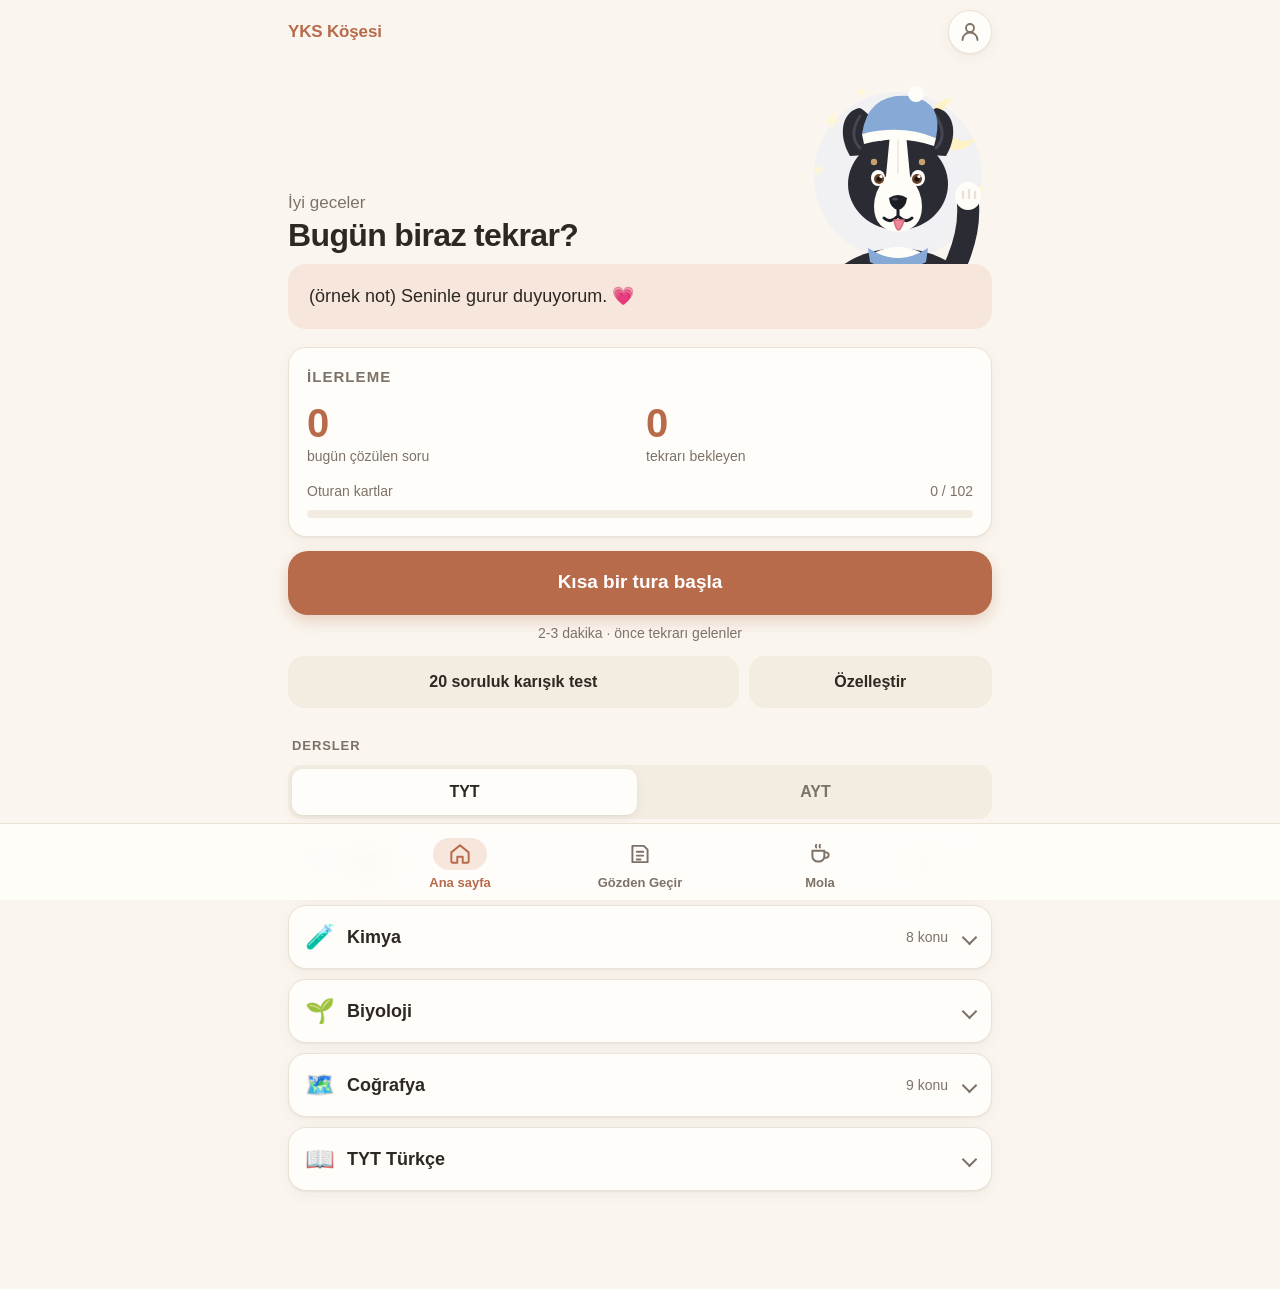
==== commit df1dc794: "1.0: yeni ana sayfa düzeni ve border collie karakter (gündüz/gece) Co-Authored-By: Claude Sonnet 5.5" ====
--- a/index.html
+++ b/index.html
@@ -48,6 +48,7 @@
 
   <script src="config.js"></script>
   <script src="data/index.js"></script>
+  <script src="karakter.js"></script>
   <script src="app.js"></script>
 </body>
 </html>
--- a/style.css
+++ b/style.css
@@ -297,6 +297,50 @@
 .sema { margin-top: 10px; }
 .sema svg { width: 100%; height: auto; display: block; }
 
+/* ===== Ana sayfa (yeni düzen) ===== */
+.hero { margin: 6px 0 18px; }
+.hero .selam { font-size: 17px; color: var(--soluk); font-weight: 500; }
+.hero h1 { font-size: 32px; line-height: 1.15; letter-spacing: -.02em; margin: 2px 0 14px; }
+.hero .not-kart { margin-top: 0; font-size: 18px; line-height: 1.5; padding: 18px 20px; }
+.ilerleme-kart h2 { font-size: 15px; color: var(--soluk); text-transform: uppercase; letter-spacing: .07em; font-weight: 600; margin-bottom: 12px; }
+.sayilar { display: grid; grid-template-columns: repeat(2, 1fr); gap: 12px; }
+.sayi-kutu { display: grid; gap: 2px; align-content: start; }
+.sayi-kutu b { font-size: 40px; line-height: 1.1; font-weight: 700; color: var(--vurgu); letter-spacing: -.02em; }
+.sayi-kutu.oturan b { color: var(--iyi); }
+.sayi-kutu span { font-size: 14px; line-height: 1.3; color: var(--soluk); }
+.ilerleme-alt { margin-top: 16px; }
+.ilerleme-yazi { display: flex; justify-content: space-between; font-size: 14px; color: var(--soluk); margin-bottom: 6px; }
+.ilerleme-alt .cubuk { height: 8px; }
+.tur { margin: 14px 0 12px; }
+.dugme.buyuk { min-height: 64px; font-size: 19px; border-radius: 20px; box-shadow: 0 6px 16px color-mix(in srgb, var(--vurgu) 28%, transparent); }
+.dugme.buyuk.ikincil { box-shadow: none; }
+.tur-alt { text-align: center; color: var(--soluk); font-size: 14px; margin-top: 8px; }
+.hizli { margin-top: 4px; }
+.hizli .dugme { min-height: 52px; font-size: 16px; }
+
+/* Selamlayan karakter: sağ üstte, not kartının arkasından çıkar */
+.hero { position: relative; }
+.hero-ust { position: relative; min-height: 150px; display: flex; align-items: flex-end; }
+.hero-yazi { position: relative; z-index: 2; padding-bottom: 10px; max-width: 58%; }
+.hero-yazi h1 { margin-bottom: 0; }
+.karakter { position: absolute; right: -6px; bottom: -34px; width: 168px; z-index: 0; pointer-events: none; }
+.karakter svg { width: 100%; height: auto; display: block; overflow: visible; }
+.hero .not-kart { position: relative; z-index: 1; }
+.kar-govde { animation: kar-nefes 3.6s ease-in-out infinite; transform-origin: 100px 232px; }
+.karakter .el { animation: kar-el 1.6s ease-in-out infinite; }
+.karakter .goz { animation: kar-gozlerini-kirp 4.8s infinite; transform-origin: 100px 110px; }
+.karakter .isinlar { animation: kar-don 48s linear infinite; transform-origin: 100px 104px; }
+.karakter .yildiz { animation: kar-parla 2.6s ease-in-out infinite; transform-box: fill-box; transform-origin: center; }
+.karakter .dil { animation: kar-dil 2.4s ease-in-out infinite; transform-origin: 100px 148px; }
+@keyframes kar-dil { 0%, 100% { transform: scaleY(1); } 50% { transform: scaleY(1.18); } }
+.karakter .ay { animation: kar-nefes 5s ease-in-out infinite; }
+@keyframes kar-nefes { 0%, 100% { transform: translateY(0); } 50% { transform: translateY(-3px); } }
+@keyframes kar-el { 0%, 100% { transform: rotate(-9deg); } 50% { transform: rotate(14deg); } }
+@keyframes kar-gozlerini-kirp { 0%, 93%, 100% { transform: scaleY(1); } 96% { transform: scaleY(.12); } }
+@keyframes kar-don { to { transform: rotate(360deg); } }
+@keyframes kar-parla { 0%, 100% { opacity: .35; transform: scale(.8); } 50% { opacity: 1; transform: scale(1.15); } }
+@media (min-width: 700px) { .karakter { width: 200px; bottom: -40px; } .hero-ust { min-height: 190px; } }
+
 /* Özet ve Test birbirinden ayrışsın: Özet yeşil (kart), Test toprak (soru), Tekrar bal */
 .sekme-cubuk a[data-tur="kart"][aria-selected="true"] { color: var(--iyi); }
 .sekme-cubuk a[data-tur="test"][aria-selected="true"] { color: var(--vurgu); }
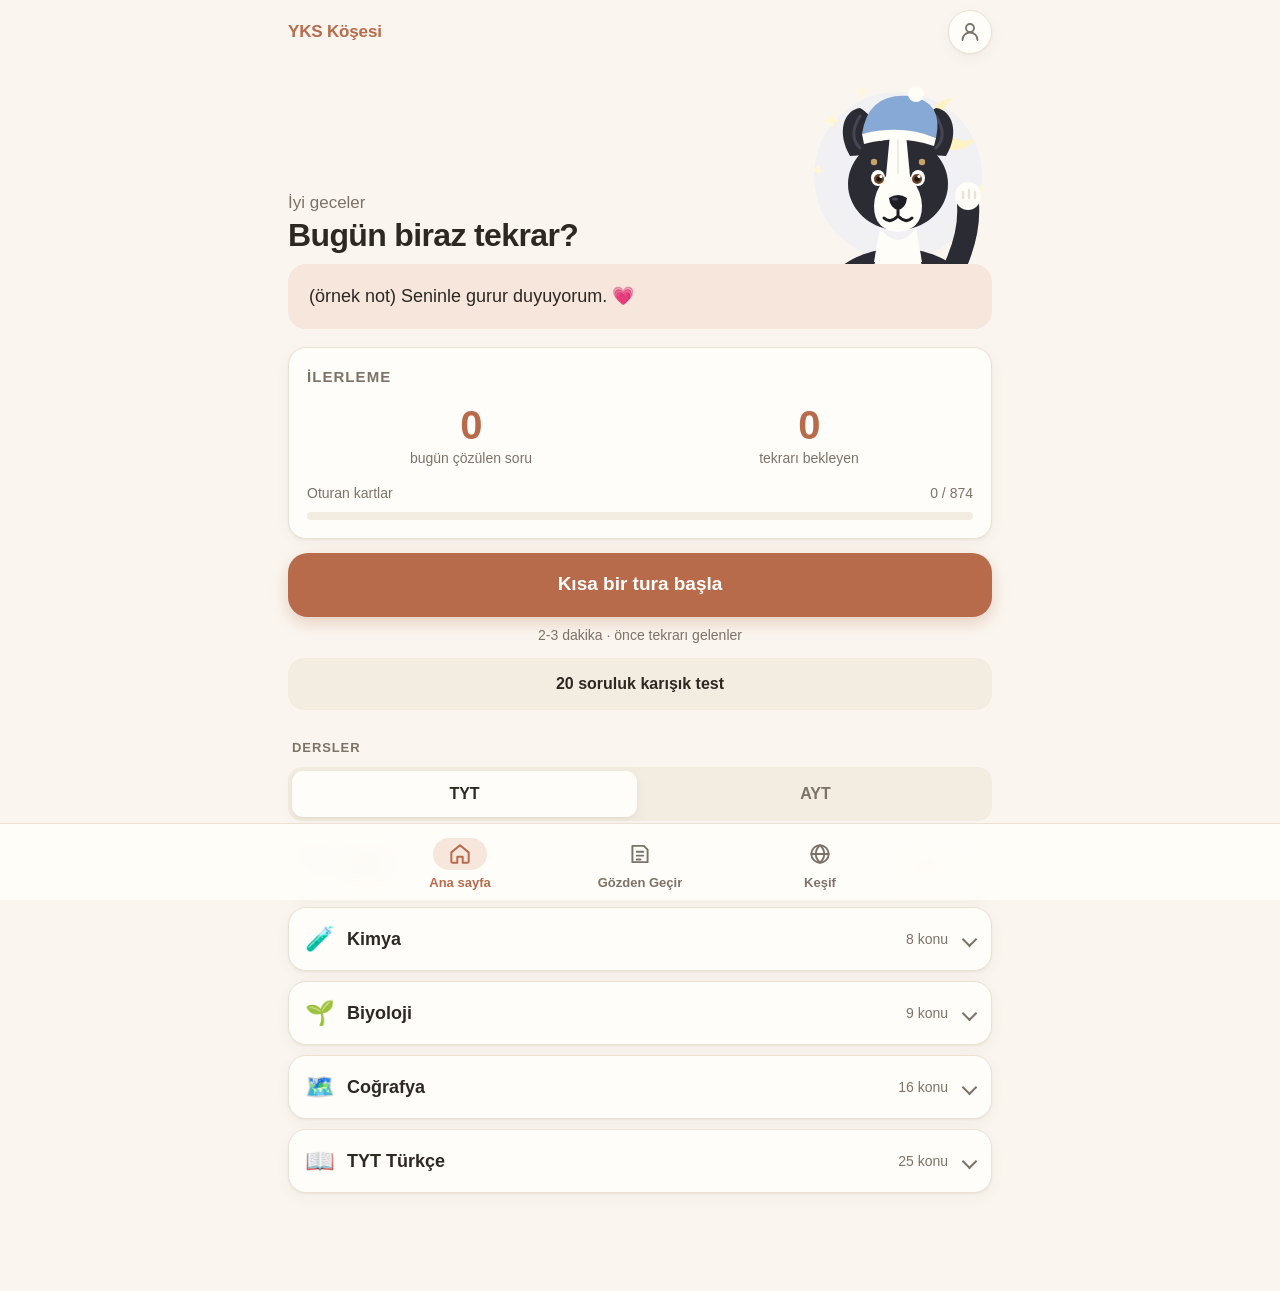
==== commit 86934134: "Mola sekmesi Keşif oldu (dünya simgesi, mavi tema, alt başlık); tüm haritalarda yakınlaştırma ve sür" ====
--- a/index.html
+++ b/index.html
@@ -38,9 +38,9 @@
       <svg viewBox="0 0 24 24" aria-hidden="true"><path d="M5 4.5h10.5L19 8v11.5H5zM9 10h6M9 13.5h6M9 17h3.5"/></svg>
       <span>Gözden Geçir</span>
     </a>
-    <a href="#/mola" data-sekme="mola">
-      <svg viewBox="0 0 24 24" aria-hidden="true"><path d="M5 9h11v5a5 5 0 0 1-5 5h-1a5 5 0 0 1-5-5zM16 10.5h1.5a2.5 2.5 0 0 1 0 5H16M8.5 3.5c-.6.8-.6 1.7 0 2.5M12 3.5c-.6.8-.6 1.7 0 2.5"/></svg>
-      <span>Mola</span>
+    <a href="#/kesif" data-sekme="kesif">
+      <svg viewBox="0 0 24 24" aria-hidden="true"><circle cx="12" cy="12" r="8"/><path d="M4 12h16M12 4c2.6 2.4 3.9 5.1 3.9 8s-1.3 5.6-3.9 8c-2.6-2.4-3.9-5.1-3.9-8S9.4 6.4 12 4z"/></svg>
+      <span>Keşif</span>
     </a>
   </nav>
 
--- a/style.css
+++ b/style.css
@@ -258,6 +258,10 @@
 .yenilik-liste { margin: 0 0 16px; padding-left: 20px; }
 .yenilik-liste li + li { margin-top: 8px; }
 
+/* soru görseli (harita) */
+.soru-gorsel { margin: 14px 0 4px; }
+.soru-gorsel svg { width: 100%; height: auto; display: block; border-radius: 12px; }
+
 /* konu testleri listesi */
 .test-liste { display: grid; gap: 10px; }
 .test-satir {
@@ -331,8 +335,8 @@
 .karakter .goz { animation: kar-gozlerini-kirp 4.8s infinite; transform-origin: 100px 110px; }
 .karakter .isinlar { animation: kar-don 48s linear infinite; transform-origin: 100px 104px; }
 .karakter .yildiz { animation: kar-parla 2.6s ease-in-out infinite; transform-box: fill-box; transform-origin: center; }
-.karakter .dil { animation: kar-dil 2.4s ease-in-out infinite; transform-origin: 100px 148px; }
-@keyframes kar-dil { 0%, 100% { transform: scaleY(1); } 50% { transform: scaleY(1.18); } }
+.karakter .dil { opacity: 0; animation: kar-dil 11s ease-in-out infinite; transform-origin: 100px 148px; }
+@keyframes kar-dil { 0%, 70%, 100% { opacity: 0; transform: scaleY(.4); } 76%, 88% { opacity: 1; transform: scaleY(1); } }
 .karakter .ay { animation: kar-nefes 5s ease-in-out infinite; }
 @keyframes kar-nefes { 0%, 100% { transform: translateY(0); } 50% { transform: translateY(-3px); } }
 @keyframes kar-el { 0%, 100% { transform: rotate(-9deg); } 50% { transform: rotate(14deg); } }
@@ -478,3 +482,62 @@
 @media (prefers-reduced-motion: reduce) {
   * { animation: none !important; transition: none !important; }
 }
+
+/* Profil */
+.alan { width: 100%; min-height: 48px; padding: 0 14px; border: 1px solid var(--cizgi); border-radius: 12px; background: var(--yuzey-2); color: var(--yazi); font: inherit; font-size: 17px; }
+.alan:focus { outline: 2px solid var(--vurgu); outline-offset: 1px; }
+.sayilar { display: flex; gap: 10px; margin-top: 14px; }
+.sayilar .sayi-kutu { flex: 1; text-align: center; }
+.kucuk-baglanti { font-size: 13px; opacity: .8; }
+
+/* Gözden Geçir */
+.halka-kart { text-align: center; }
+.halka-kap { position: relative; margin: 6px auto 0; }
+.halka { width: 100%; height: 100%; display: block; }
+.halka-ic { position: absolute; inset: 0; display: grid; place-content: center; text-align: center; }
+.halka-ic b { font-size: 34px; font-weight: 700; color: var(--yazi); letter-spacing: -.02em; line-height: 1.1; }
+.halka-ic span { font-size: 14px; color: var(--soluk); }
+.halka-alt { margin-top: 10px; }
+.ders-halkalar { display: flex; flex-wrap: wrap; justify-content: center; gap: 14px 18px; margin-top: 18px; padding-top: 16px; border-top: 1px solid var(--cizgi); }
+.ders-halka { display: grid; justify-items: center; gap: 6px; width: 84px; }
+.ders-halka .halka-ic b { font-size: 15px; }
+.ders-halka span { font-size: 13px; color: var(--soluk); text-align: center; line-height: 1.25; }
+.konu-etiketler { display: flex; flex-wrap: wrap; gap: 8px; margin-top: 12px; }
+.etiket { padding: 8px 12px; border-radius: 99px; background: var(--yuzey-2); color: var(--yazi); font-size: 14px; text-decoration: none; }
+.hafta { display: flex; gap: 8px; align-items: flex-end; height: 96px; }
+.hafta-gun { flex: 1; display: grid; justify-items: center; gap: 6px; height: 100%; grid-template-rows: 1fr auto; }
+.hafta-cubuk { width: 100%; max-width: 26px; align-self: stretch; background: var(--yuzey-2); border-radius: 8px; display: flex; align-items: flex-end; overflow: hidden; }
+.hafta-cubuk i { width: 100%; background: var(--iyi); border-radius: 8px; min-height: 0; }
+.hafta-gun span { font-size: 12px; color: var(--soluk); }
+
+/* Mola */
+.etiketler { display: flex; flex-wrap: wrap; gap: 8px; }
+.etiket.secilebilir { border: 1px solid transparent; cursor: pointer; font: inherit; font-size: 14px; }
+.etiket.secilebilir[aria-pressed="true"] { background: var(--vurgu-acik); border-color: var(--vurgu); color: var(--yazi); font-weight: 650; }
+.oyun-kart { display: flex; align-items: center; gap: 14px; width: 100%; padding: 16px; margin-bottom: 10px; text-align: left; font: inherit; color: var(--yazi); background: var(--yuzey); border: 1px solid var(--cizgi); border-radius: var(--yuvarlak, 18px); box-shadow: var(--golge); cursor: pointer; }
+.oyun-kart:active { transform: scale(.985); }
+.oyun-ikon { font-size: 30px; }
+.oyun-metin { display: grid; gap: 2px; }
+.oyun-metin b { font-size: 18px; }
+.oyun-metin small { font-size: 14px; color: var(--soluk); }
+.mola-ust { display: flex; align-items: center; justify-content: space-between; margin-bottom: 10px; }
+.mola-soru { text-align: center; padding: 26px 18px; margin-bottom: 14px; }
+.mola-soru .soru-metin { font-size: 21px; font-weight: 650; }
+.geri-yer { min-height: 28px; text-align: center; font-weight: 600; margin: 2px 0 10px; }
+.kacan { margin: 6px 0; }
+
+.harita-kutu { margin-bottom: 12px; border-radius: 16px; overflow: hidden; background: var(--yuzey-2); }
+.ulke-harita { display: block; width: 100%; height: auto; max-height: 46vh; }
+.ulke { cursor: pointer; -webkit-tap-highlight-color: transparent; }
+
+/* Keşif bölümü: serin, denizli tema */
+body[data-bolum="kesif"] { --vurgu: #3d86a6; --vurgu-acik: #dcebf3; --vurgu-yazi: #ffffff; }
+@media (prefers-color-scheme: dark) {
+  :root:not([data-tema="acik"]) body[data-bolum="kesif"] { --vurgu: #7dbad6; --vurgu-acik: #1f3441; --vurgu-yazi: #11202a; }
+}
+:root[data-tema="koyu"] body[data-bolum="kesif"] { --vurgu: #7dbad6; --vurgu-acik: #1f3441; --vurgu-yazi: #11202a; }
+.alt-baslik { margin: 2px 0 0; color: var(--soluk); font-size: 15px; }
+.harita-kutu.yakinlastirilir { position: relative; }
+.zoom-dugmeler { position: absolute; right: 8px; bottom: 8px; display: grid; gap: 6px; }
+.zoom-dugmeler button { width: 40px; height: 40px; border: 0; border-radius: 12px; background: var(--yuzey); color: var(--yazi); font-size: 22px; line-height: 1; box-shadow: 0 1px 6px rgba(0,0,0,.25); cursor: pointer; opacity: .92; }
+.zoom-dugmeler button:active { transform: scale(.94); }
